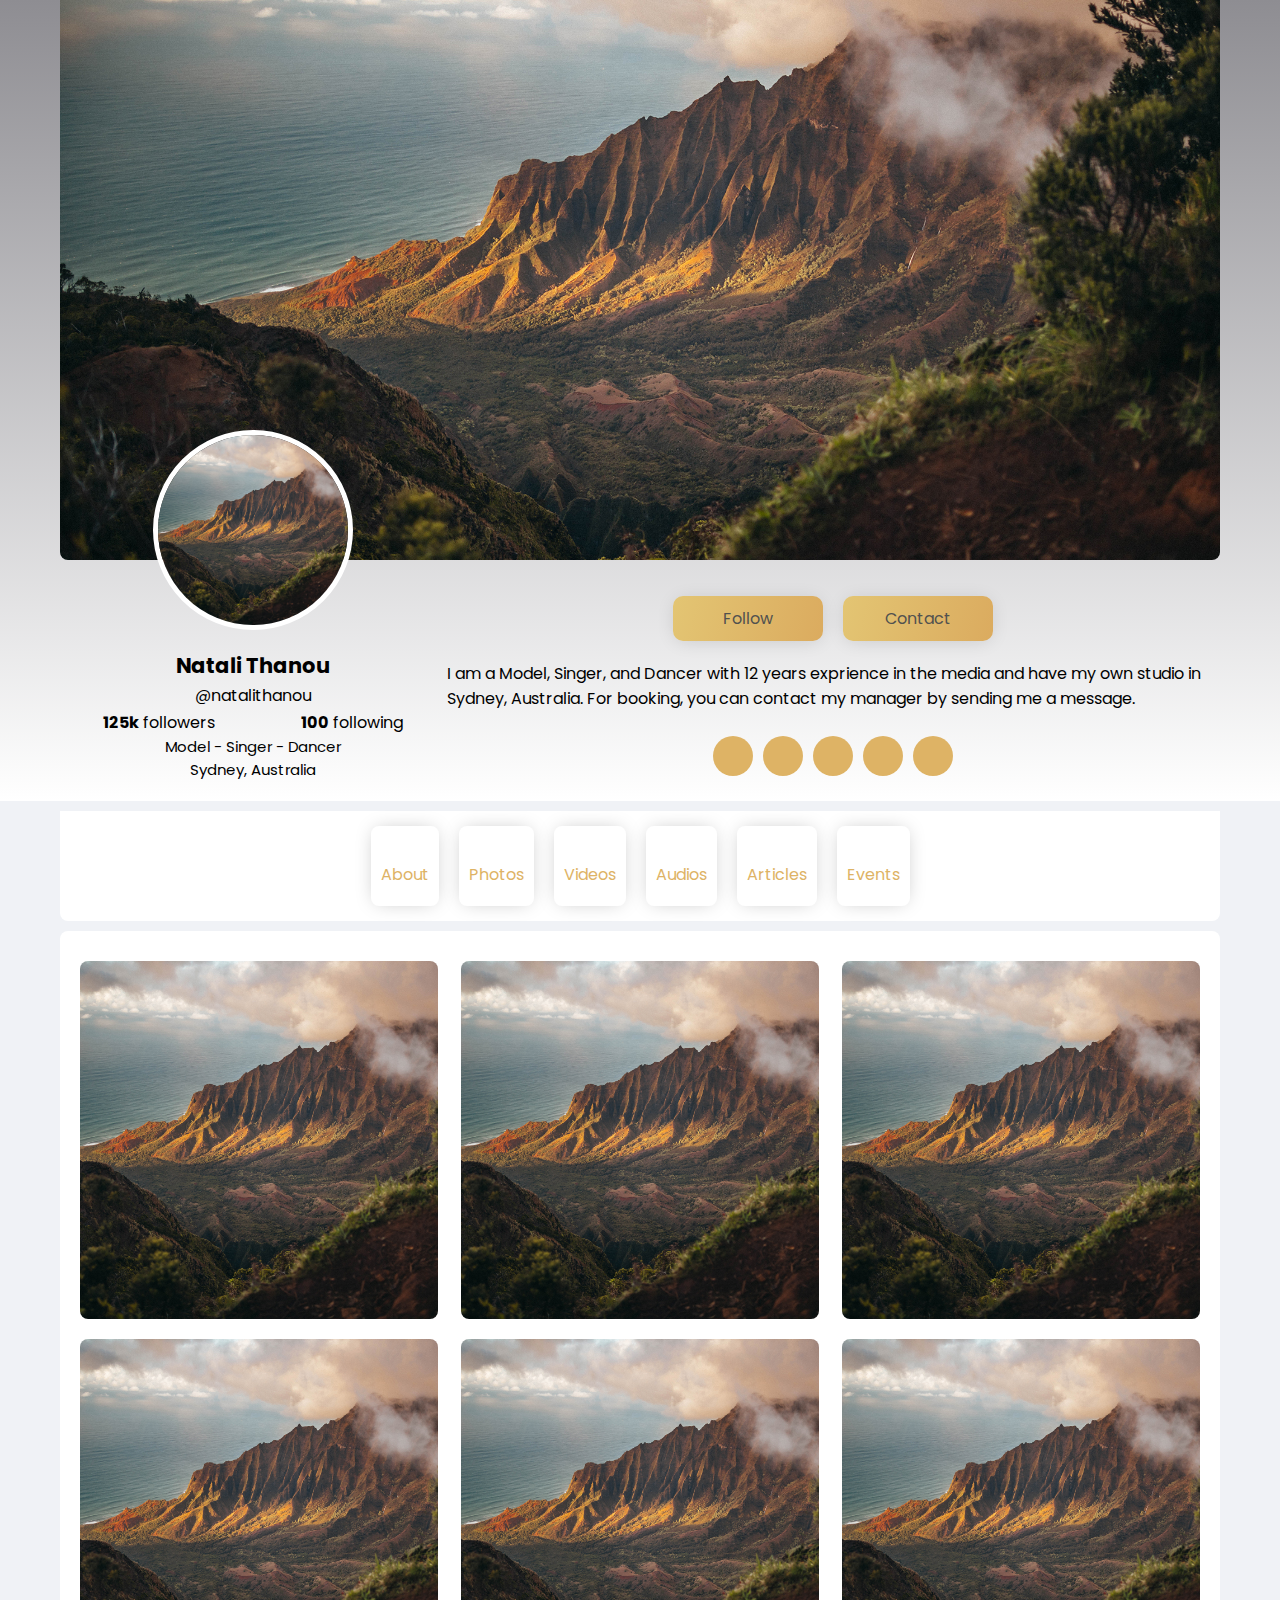
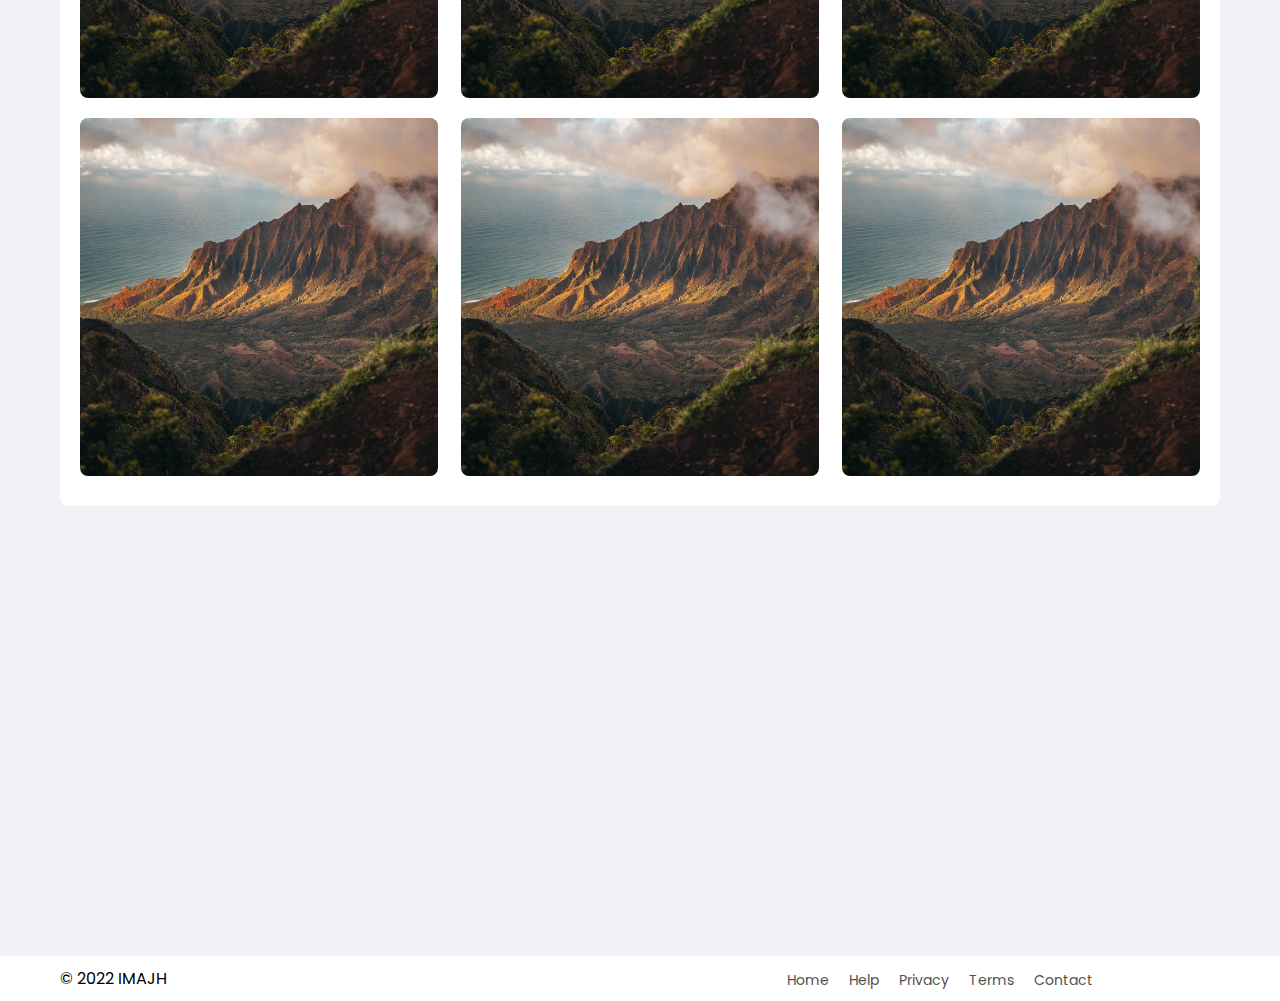
==== header.html @ 3a837464 "body added" ====
<!DOCTYPE html>
<html lang="en">
  <head>
    <meta charset="UTF-8" />
    <meta http-equiv="X-UA-Compatible" content="IE=edge" />
    <meta name="viewport" content="width=device-width, initial-scale=1.0" />
    <link rel="preconnect" href="https://fonts.googleapis.com" />
    <link rel="preconnect" href="https://fonts.gstatic.com" crossorigin />
    <link
      rel="stylesheet"
      href="https://cdnjs.cloudflare.com/ajax/libs/font-awesome/6.1.2/css/all.min.css"
      integrity="sha512-1sCRPdkRXhBV2PBLUdRb4tMg1w2YPf37qatUFeS7zlBy7jJI8Lf4VHwWfZZfpXtYSLy85pkm9GaYVYMfw5BC1A=="
      crossorigin="anonymous"
      referrerpolicy="no-referrer"
    />
    <link
      href="https://fonts.googleapis.com/css2?family=Poppins:wght@300;400&display=swap"
      rel="stylesheet"
    />
    <title>Body</title>

    <style>
      * {
        margin: 0;
        padding: 0;
        box-sizing: border-box;
        font-family: "Poppins", sans-serif;
      }

      :root {
        --border__radius: 8px;
        --golden-color: #deb365;
      }

      .wrapper {
        width: 100%;
        margin: 0 auto;
        max-width: 1160px;
      }

      .header__wrapper {
        background: rgb(255, 255, 255);
        background: linear-gradient(
          0deg,
          rgba(255, 255, 255, 1) 0%,
          rgba(142, 141, 146, 1) 100%
        );
        padding-bottom: 20px;
      }

      .header {
        height: 560px;
        background-image: url(images/sample\ cover.jpg);
        background-position: center;
        background-repeat: no-repeat;
        background-size: cover;
        border-radius: 0 0 var(--border__radius) var(--border__radius);
      }

      .img-responsive {
        max-width: 100%;
        overflow: hidden;
      }

      .description__section {
        display: flex;
        align-items: flex-end;
        justify-content: center;
      }

      .dp__meta__section {
        flex: 1;
        text-align: center;
      }

      .dp {
        margin-top: -130px !important;
        width: 100%;
        max-width: 200px;
        aspect-ratio: 1 / 1;
        border-radius: 50%;
        overflow: hidden;
        position: relative;
        border: 5px solid white;
        margin: 0 auto;
        position: relative;
      }

      .profile__name {
        margin-top: 20px;
        font-size: 21px;
      }

      .username {
        margin: 2px 0;
      }

      .follower__following {
        display: flex;
        align-items: center;
        justify-content: space-around;
      }

      .designation,
      .location {
        font-size: 15px;
      }
      /* Bio + Follow CSS */

      .bio__follow {
        flex: 2;
        position: relative;
      }

      .cta {
        display: flex;
        align-items: center;
        justify-content: center;
        margin-top: 20px;
      }

      .cta__btn {
        background: rgb(227, 197, 115);
        background: linear-gradient(
          104deg,
          rgba(227, 197, 115, 1) 0%,
          rgba(219, 171, 95, 1) 100%
        );
        border: none;
        padding: 10px 25px;
        color: #51514f;
        border-radius: 10px;
        box-shadow: 0 2px 20px -4px rgba(0, 0, 0, 0.16);
        width: 100%;
        text-align: center;
        max-width: 150px;
        margin: 0 10px;
        text-decoration: none;
      }

      .bio {
        margin-top: 20px;
      }

      .social {
        display: flex;
        align-items: center;
        justify-content: center;
        margin-top: 20px;
      }

      .social__btn {
        display: grid;
        text-decoration: none;
        place-items: center;
        width: 40px;
        height: 40px;
        padding: 5px;
        margin: 5px;
        background-color: var(--golden-color);
        border-radius: 50%;
        color: white;
      }

      .hamburger {
        outline: none;
        border: none;
        font-size: 20px;
        color: var(--golden-color);
        position: absolute;
        bottom: 0;
        right: 0;
        background-color: transparent;
      }

      .hamburger:hover {
        cursor: pointer;
      }

      .body__section {
        background-color: #f0f2f6;
        padding-top: 10px;
        padding-bottom: 450px;
      }

      .slide__navbar {
        margin-bottom: 10px;
        display: flex;
        align-items: stretch;
        justify-content: center;
        background-color: white;
        border-radius: 0 0 var(--border__radius) var(--border__radius);
        position: relative;
        padding: 5px 0px;
      }

      .nav__arrow {
        position: absolute;
        top: 50%;
        transform: translate(0%, -50%);
        outline: none;
        border: none;
        font-size: 20px;
        color: #e5e8ec;
        background-color: transparent;
      }

      .nav__arrow:hover {
        cursor: pointer;
      }

      .left {
        left: 5%;
      }

      .right {
        right: 5%;
      }

      .slide__nav__button {
        text-decoration: none;
        aspect-ratio: 1 / 1;
        display: grid;
        place-items: center;
        padding: 10px;
        margin: 10px;
        background-color: white;
        color: var(--golden-color);
        border-radius: var(--border__radius);
        transition: 0.25s;
        box-shadow: 0 0 20px -5px rgba(0, 0, 0, 0.27);
      }

      .slide__nav__button:hover {
        background-color: var(--golden-color);
        color: white;
      }

      .slide__nav__button i {
        display: block;
        font-size: 21px;
      }

      .photos__section {
        padding: 20px;
        background-color: white;
        border-radius: var(--border__radius);
        display: flex;
        flex-wrap: wrap;
        align-items: center;
        justify-content: space-between;
      }

      .images__items {
        width: 32%;
        max-width: 500px;
        aspect-ratio: 1 / 1;
        margin: 10px 0px;
        border-radius: var(--border__radius);
        overflow: hidden;
        position: relative;
      }

      .images__items:hover .stats {
        opacity: 1;
        transform: translate(0px, 0px);
      }

      .stats {
        opacity: 0;
        transform: translate(0px, 20px);
        position: absolute;
        z-index: 100;
        bottom: 0;
        left: 0;
        right: 0;
        top: 0;
        background: rgb(0, 0, 0);
        background: linear-gradient(
          0deg,
          rgba(0, 0, 0, 1) 0%,
          rgba(21, 21, 22, 0.6026785714285714) 50%,
          rgba(142, 141, 146, 0) 100%
        );
        color: white;
        display: flex;
        align-items: flex-end;
        justify-content: space-evenly;
        padding-bottom: 25px;
        transition: all 0.3s;
      }

      .hamburger__image {
        outline: none;
        border: none;
        font-size: 20px;
        color: var(--golden-color);
        background-color: transparent;
      }

      .footer {
        padding: 10px 0px;
      }

      .footer__section {
        display: flex;
        align-items: stretch;
        justify-content: space-between;
      }

      .footer__menu {
        display: flex;
        align-items: flex-end;
        justify-content: center;
        flex-wrap: nowrap;
      }

      .copyright,
      .footer__menu {
        flex: 1;
      }

      .footer__menu a {
        text-decoration: none;
        font-size: 14px;
        margin-left: 20px;
        color: #51514f;
      }
    </style>
  </head>
  <body>
    <!-- Cover Pic Section -->
    <div class="header__wrapper">
      <div class="wrapper header"></div>

      <!-- Description Sec -->

      <div class="wrapper description__section">
        <!-- DP + Meta Info -->
        <div class="dp__meta__section">
          <div class="dp">
            <img class="img-responsive" src="images/DP.jpg" alt="" />
          </div>

          <h3 class="profile__name">Natali Thanou</h3>
          <p class="username">@natalithanou</p>
          <div class="follower__following">
            <div class="followers">
              <span><b>125k</b></span> followers
            </div>
            <div class="following"><b>100</b> following</div>
          </div>

          <p class="designation">Model - Singer - Dancer</p>
          <p class="location">Sydney, Australia</p>
        </div>

        <!-- Bio + Follow Section -->

        <div class="bio__follow">
          <div class="cta">
            <a href="#" class="cta__btn">
              <i class="fa-solid fa-user-plus"></i> Follow
            </a>
            <a href="#" class="cta__btn">
              <i class="fa-brands fa-facebook-messenger"></i> Contact
            </a>
          </div>

          <p class="bio">
            I am a Model, Singer, and Dancer with 12 years exprience in the
            media and have my own studio in Sydney, Australia. For booking, you
            can contact my manager by sending me a message.
          </p>

          <div class="social">
            <a href="#" class="social__btn"
              ><i class="fa-brands fa-twitter"></i
            ></a>
            <a href="#" class="social__btn"
              ><i class="fa-brands fa-facebook-f"></i
            ></a>
            <a href="#" class="social__btn"
              ><i class="fa-solid fa-globe"></i
            ></a>
            <a href="#" class="social__btn"
              ><i class="fa-brands fa-instagram"></i
            ></a>
            <a href="#" class="social__btn"
              ><i class="fa-brands fa-linkedin"></i
            ></a>
          </div>

          <button class="hamburger"><i class="fa-solid fa-bars"></i></button>
        </div>
      </div>
    </div>

    <div class="body__section">
      <div class="wrapper slide__navbar">
        <button class="nav__arrow left">
          <i class="fa-solid fa-chevron-left"></i>
        </button>

        <a class="slide__nav__button" href="#"
          ><i class="fa-solid fa-info"></i> About</a
        >
        <a class="slide__nav__button" href="#"
          ><i class="fa-solid fa-images"></i> Photos</a
        >
        <a class="slide__nav__button" href="#"
          ><i class="fa-brands fa-youtube"></i> Videos</a
        >
        <a class="slide__nav__button" href="#"
          ><i class="fa-solid fa-volume-high"></i> Audios</a
        >
        <a class="slide__nav__button" href="#"
          ><i class="fa-solid fa-file-lines"></i> Articles</a
        >
        <a class="slide__nav__button" href="#"
          ><i class="fa-solid fa-calendar-days"></i> Events</a
        >

        <button class="nav__arrow right">
          <i class="fa-solid fa-chevron-right"></i>
        </button>
      </div>

      <div class="wrapper photos__section">
        <div class="images__items">
          <img class="img-responsive" src="images/DP.jpg" alt="" />
          <div class="stats">
            <p>543 <i class="fa-solid fa-comment-dots"></i></p>
            <p>123k <i class="fa-solid fa-heart"></i></p>
            <p>10 <i class="fa-solid fa-share"></i></p>
            <button class="hamburger__image">
              <i class="fa-solid fa-bars"></i>
            </button>
          </div>
        </div>
        <div class="images__items">
          <img class="img-responsive" src="images/DP.jpg" alt="" />
          <div class="stats">
            <p>543 <i class="fa-solid fa-comment-dots"></i></p>
            <p>123k <i class="fa-solid fa-heart"></i></p>
            <p>10 <i class="fa-solid fa-share"></i></p>
            <button class="hamburger__image">
              <i class="fa-solid fa-bars"></i>
            </button>
          </div>
        </div>
        <div class="images__items">
          <img class="img-responsive" src="images/DP.jpg" alt="" />
          <div class="stats">
            <p>543 <i class="fa-solid fa-comment-dots"></i></p>
            <p>123k <i class="fa-solid fa-heart"></i></p>
            <p>10 <i class="fa-solid fa-share"></i></p>
            <button class="hamburger__image">
              <i class="fa-solid fa-bars"></i>
            </button>
          </div>
        </div>
        <div class="images__items">
          <img class="img-responsive" src="images/DP.jpg" alt="" />
          <div class="stats">
            <p>543 <i class="fa-solid fa-comment-dots"></i></p>
            <p>123k <i class="fa-solid fa-heart"></i></p>
            <p>10 <i class="fa-solid fa-share"></i></p>
            <button class="hamburger__image">
              <i class="fa-solid fa-bars"></i>
            </button>
          </div>
        </div>
        <div class="images__items">
          <img class="img-responsive" src="images/DP.jpg" alt="" />
          <div class="stats">
            <p>543 <i class="fa-solid fa-comment-dots"></i></p>
            <p>123k <i class="fa-solid fa-heart"></i></p>
            <p>10 <i class="fa-solid fa-share"></i></p>
            <button class="hamburger__image">
              <i class="fa-solid fa-bars"></i>
            </button>
          </div>
        </div>
        <div class="images__items">
          <img class="img-responsive" src="images/DP.jpg" alt="" />
          <div class="stats">
            <p>543 <i class="fa-solid fa-comment-dots"></i></p>
            <p>123k <i class="fa-solid fa-heart"></i></p>
            <p>10 <i class="fa-solid fa-share"></i></p>
            <button class="hamburger__image">
              <i class="fa-solid fa-bars"></i>
            </button>
          </div>
        </div>
        <div class="images__items">
          <img class="img-responsive" src="images/DP.jpg" alt="" />
          <div class="stats">
            <p>543 <i class="fa-solid fa-comment-dots"></i></p>
            <p>123k <i class="fa-solid fa-heart"></i></p>
            <p>10 <i class="fa-solid fa-share"></i></p>
            <button class="hamburger__image">
              <i class="fa-solid fa-bars"></i>
            </button>
          </div>
        </div>
        <div class="images__items">
          <img class="img-responsive" src="images/DP.jpg" alt="" />
          <div class="stats">
            <p>543 <i class="fa-solid fa-comment-dots"></i></p>
            <p>123k <i class="fa-solid fa-heart"></i></p>
            <p>10 <i class="fa-solid fa-share"></i></p>
            <button class="hamburger__image">
              <i class="fa-solid fa-bars"></i>
            </button>
          </div>
        </div>
        <div class="images__items">
          <img class="img-responsive" src="images/DP.jpg" alt="" />
          <div class="stats">
            <p>543 <i class="fa-solid fa-comment-dots"></i></p>
            <p>123k <i class="fa-solid fa-heart"></i></p>
            <p>10 <i class="fa-solid fa-share"></i></p>
            <button class="hamburger__image">
              <i class="fa-solid fa-bars"></i>
            </button>
          </div>
        </div>
      </div>
    </div>

    <div class="wrapper footer">
      <div class="footer__section">
        <p class="copyright">© 2022 IMAJH</p>

        <div class="footer__menu">
          <a href="#">Home</a>
          <a href="#">Help</a>
          <a href="#">Privacy</a>
          <a href="#">Terms</a>
          <a href="#">Contact</a>
        </div>
      </div>
    </div>
  </body>
</html>
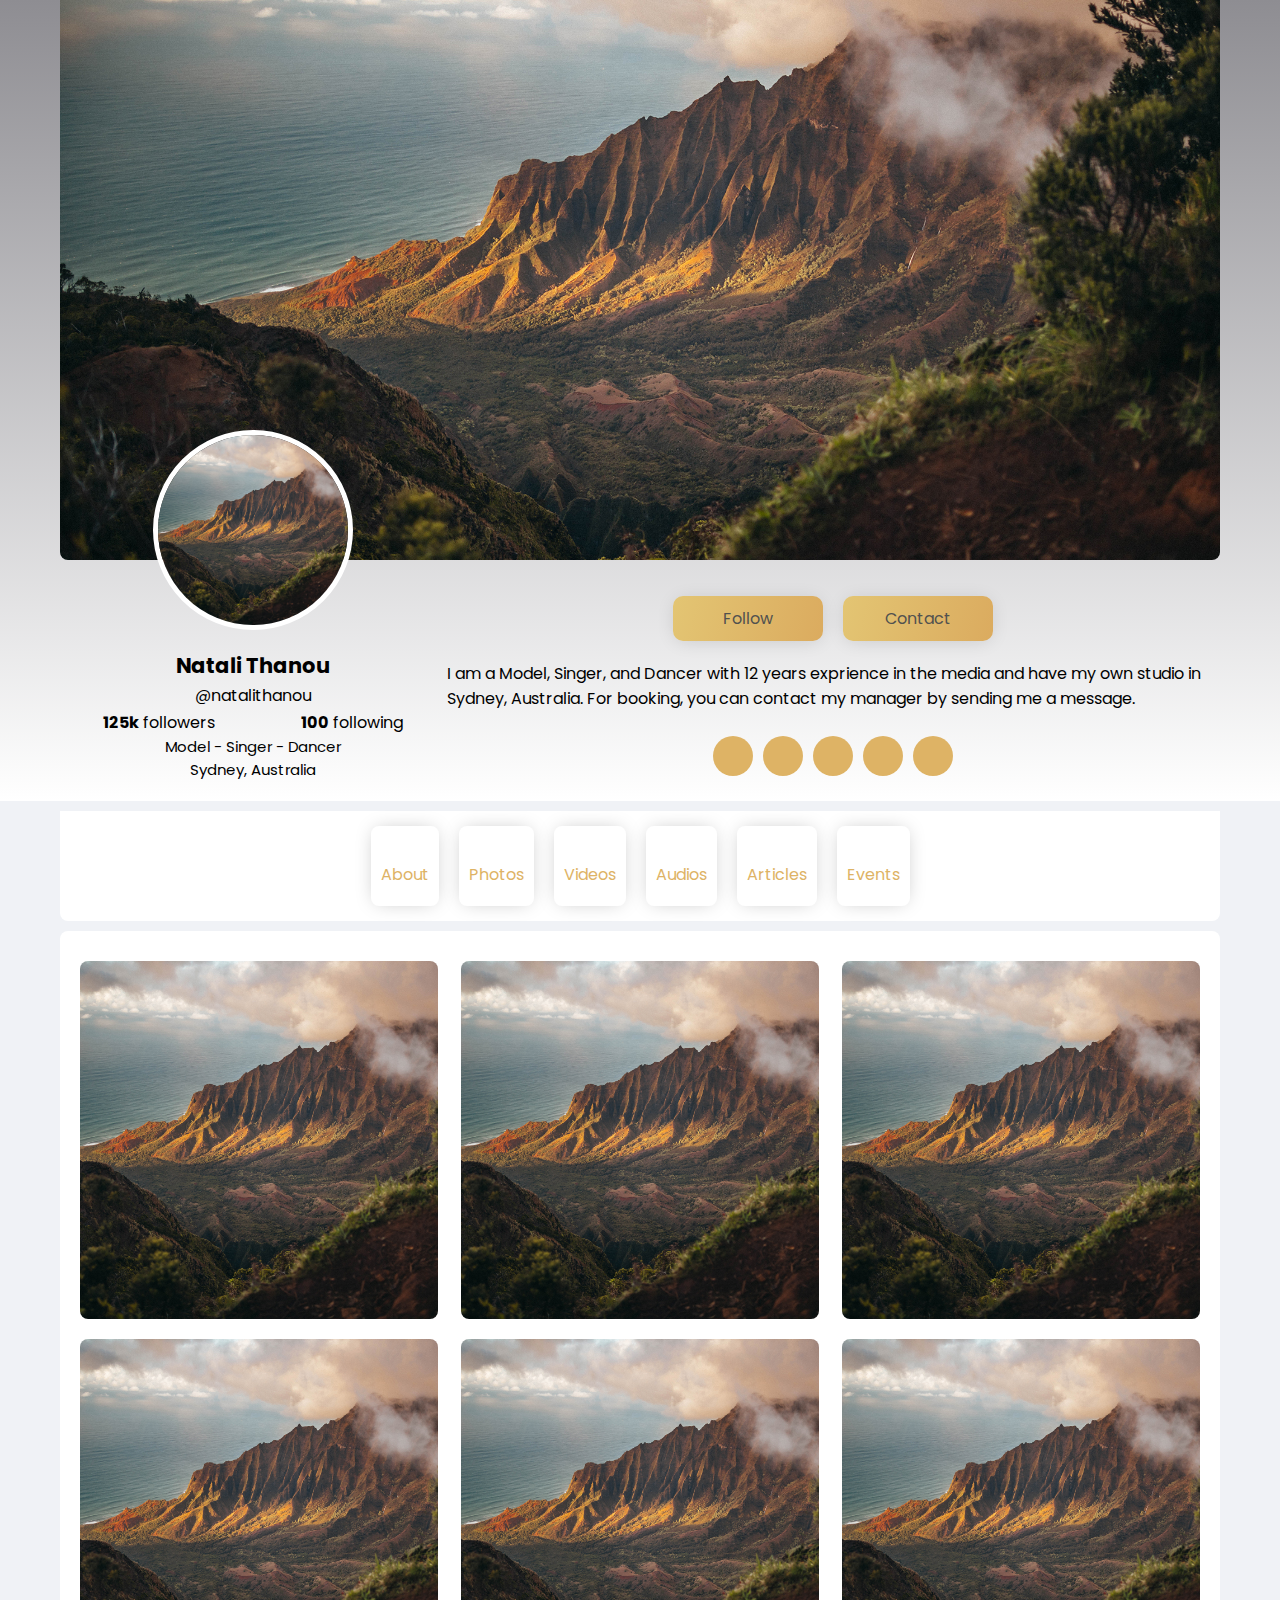
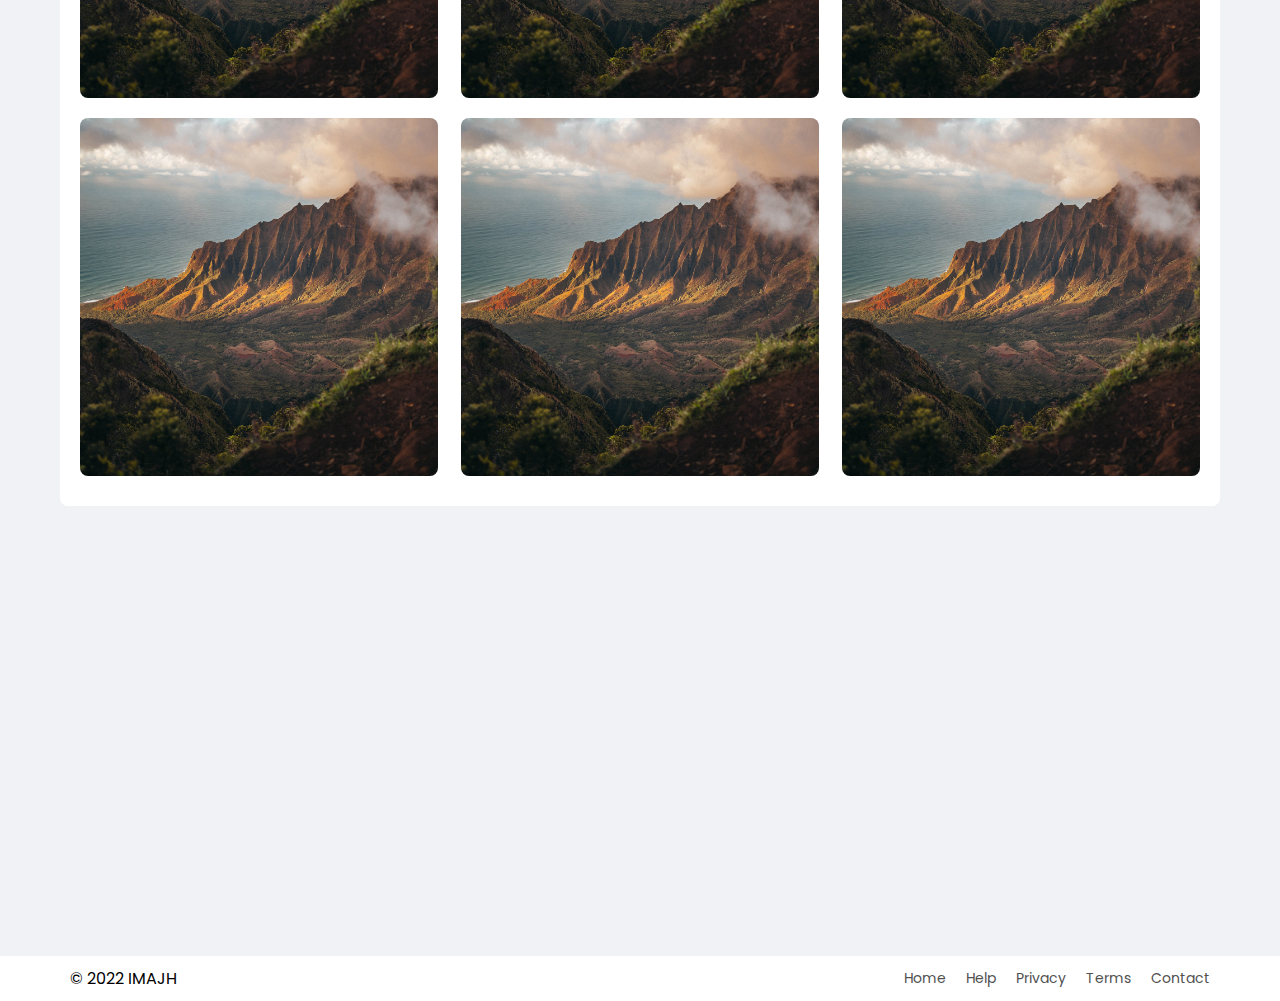
==== commit f3a603e6: "Mobile ver responsiveness added" ====
--- a/header.html
+++ b/header.html
@@ -169,7 +169,7 @@
         color: var(--golden-color);
         position: absolute;
         bottom: 0;
-        right: 0;
+        right: 5%;
         background-color: transparent;
       }
 
@@ -299,7 +299,7 @@
       }
 
       .footer {
-        padding: 10px 0px;
+        padding: 10px;
       }
 
       .footer__section {
@@ -310,8 +310,8 @@
 
       .footer__menu {
         display: flex;
-        align-items: flex-end;
-        justify-content: center;
+        align-items: center;
+        justify-content: flex-end;
         flex-wrap: nowrap;
       }
 
@@ -325,6 +325,33 @@
         font-size: 14px;
         margin-left: 20px;
         color: #51514f;
+      }
+
+      @media (min-width: 320px) and (max-width: 480px) {
+        .description__section {
+          display: flex;
+          flex-direction: column;
+          align-items: center;
+          justify-content: center;
+        }
+
+        .slide__navbar {
+          flex-wrap: wrap;
+        }
+
+        .bio {
+          padding: 10px;
+          text-align: center;
+        }
+
+        .footer__section {
+          align-items: center;
+          flex-direction: column;
+        }
+
+        .copyright {
+          order: 2;
+        }
       }
     </style>
   </head>
